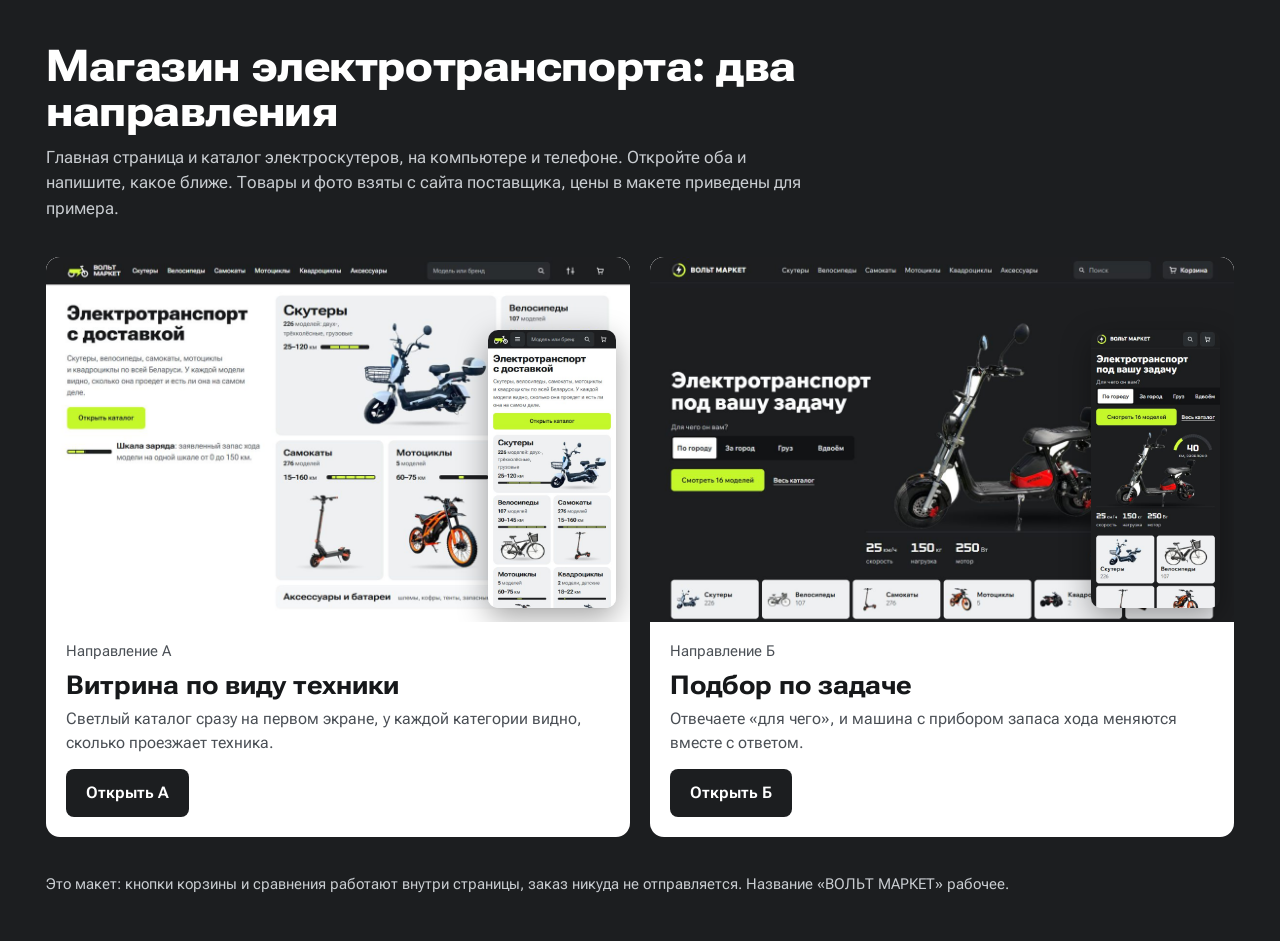
==== volt-market/index.html @ 5cdc7ef5 "показ: volt-market" ====
<!doctype html>
<html lang="ru">
<head>
<meta charset="utf-8">
<meta name="viewport" content="width=device-width, initial-scale=1, viewport-fit=cover">
<title>Магазин электротранспорта: два направления макета</title>
<meta name="description" content="Два направления макета магазина электротранспорта: главная и каталог, компьютер и телефон.">
<meta name="robots" content="noindex">
<link rel="stylesheet" href="shared/fonts/fonts.css">
<link rel="stylesheet" href="shared/base.css">
<style>
/* Развилка показа: два направления рядом, снимок первого экрана и одна ссылка на каждое */
body { font-family: 'Roboto Flex', system-ui, sans-serif; background: var(--g); color: #fff; }
.pk { min-height: 100svh; display: grid; align-content: start; gap: clamp(24px, 4vh, 40px); padding: clamp(28px, 5vh, 56px) var(--gx); }
.pk-h { display: grid; gap: 10px; max-width: 60em; }
.pk-h h1 { font-size: clamp(30px, 3.4vw, 52px); line-height: 1.03; font-weight: 740; font-stretch: 118%; letter-spacing: -.01em; }
.pk-h p { color: #C9CDD1; font-size: 17px; max-width: 46em; }
.pk-l { display: grid; grid-template-columns: repeat(2, minmax(0, 1fr)); gap: 20px; }
.pk-d { display: grid; grid-template-rows: auto 1fr; border-radius: var(--r1); overflow: hidden; background: #fff; color: var(--t); text-decoration: none; position: relative; }
.pk-im { position: relative; display: block; aspect-ratio: 16 / 10; overflow: hidden; background: var(--s); }
.pk-im img { width: 100%; height: 100%; object-fit: cover; object-position: top left; transition: transform 600ms var(--ease-cinema); }
.pk-im .pk-m { position: absolute; right: 14px; bottom: 14px; width: 22%; height: auto; aspect-ratio: 390 / 844; object-fit: cover; border-radius: 10px; box-shadow: 0 10px 30px rgba(0,0,0,.35); }
@media (hover: hover) and (pointer: fine) { .pk-d:hover .pk-im > img:first-child { transform: scale(1.02); } }
.pk-b { display: grid; gap: 8px; padding: 18px 20px 20px; align-content: start; }
.pk-k { font-size: 15px; color: var(--t2); }
.pk-b h2 { font-size: 26px; font-weight: 720; font-stretch: 118%; line-height: 1.1; }
.pk-b p { color: var(--t2); font-size: 16px; }
.pk-go { margin-top: 6px; display: inline-flex; align-items: center; gap: 8px; min-height: 48px; padding: 0 20px; border-radius: var(--r2); background: var(--g); color: #fff; font-weight: 650; justify-self: start; }
.pk-n { color: #C9CDD1; font-size: 15px; max-width: 70em; }
@media (max-width: 820px) { .pk-l { grid-template-columns: 1fr; } .pk-im .pk-m { width: 26%; } }
</style>
</head>
<body>
<main class="pk">
  <div class="pk-h">
    <h1>Магазин электротранспорта: два направления</h1>
    <p>Главная страница и каталог электроскутеров, на компьютере и телефоне. Откройте оба и напишите, какое ближе. Товары и фото взяты с сайта поставщика, цены в макете приведены для примера.</p>
  </div>
  <div class="pk-l">
    <a class="pk-d" href="a/">
      <span class="pk-im"><img src="assets/show/a-1.jpg" alt="Направление А, первый экран" width="1200" height="750"><img class="pk-m" src="assets/show/a-m.jpg" alt="" width="390" height="844"></span>
      <span class="pk-b"><span class="pk-k">Направление А</span><h2>Витрина по виду техники</h2><p>Светлый каталог сразу на первом экране, у каждой категории видно, сколько проезжает техника.</p><span class="pk-go">Открыть А</span></span>
    </a>
    <a class="pk-d" href="b/">
      <span class="pk-im"><img src="assets/show/b-1.jpg" alt="Направление Б, первый экран" width="1200" height="750"><img class="pk-m" src="assets/show/b-m.jpg" alt="" width="390" height="844"></span>
      <span class="pk-b"><span class="pk-k">Направление Б</span><h2>Подбор по задаче</h2><p>Отвечаете «для чего», и машина с прибором запаса хода меняются вместе с ответом.</p><span class="pk-go">Открыть Б</span></span>
    </a>
  </div>
  <p class="pk-n">Это макет: кнопки корзины и сравнения работают внутри страницы, заказ никуда не отправляется. Название «ВОЛЬТ МАРКЕТ» рабочее.</p>
</main>
</body>
</html>
---- volt-market/shared/fonts/fonts.css ----
@font-face {
  font-family: 'Roboto Flex';
  font-style: normal;
  font-weight: 100 1000;
  font-stretch: 25% 151%;
  font-display: swap;
  src: url(RobotoFlex-cyrillic.woff2) format('woff2');
  unicode-range: U+0301, U+0400-045F, U+0490-0491, U+04B0-04B1, U+2116;
}
@font-face {
  font-family: 'Roboto Flex';
  font-style: normal;
  font-weight: 100 1000;
  font-stretch: 25% 151%;
  font-display: swap;
  src: url(RobotoFlex-latin.woff2) format('woff2');
  unicode-range: U+0000-00FF, U+0131, U+0152-0153, U+02BB-02BC, U+02C6, U+02DA, U+02DC, U+0304, U+0308, U+0329, U+2000-206F, U+20AC, U+2122, U+2191, U+2193, U+2212, U+2215, U+FEFF, U+FFFD;
}
@font-face {
  font-family: 'Tektur';
  font-style: normal;
  font-weight: 400 900;
  font-stretch: 75% 100%;
  font-display: swap;
  src: url(Tektur-cyrillic.woff2) format('woff2');
  unicode-range: U+0301, U+0400-045F, U+0490-0491, U+04B0-04B1, U+2116;
}
@font-face {
  font-family: 'Tektur';
  font-style: normal;
  font-weight: 400 900;
  font-stretch: 75% 100%;
  font-display: swap;
  src: url(Tektur-latin.woff2) format('woff2');
  unicode-range: U+0000-00FF, U+0131, U+0152-0153, U+02BB-02BC, U+02C6, U+02DA, U+02DC, U+0304, U+0308, U+0329, U+2000-206F, U+20AC, U+2122, U+2191, U+2193, U+2212, U+2215, U+FEFF, U+FFFD;
}
@font-face {
  font-family: 'Wix Madefor Display';
  font-style: normal;
  font-weight: 400 800;
  font-display: swap;
  src: url(WixMadeforDisplay-cyrillic.woff2) format('woff2');
  unicode-range: U+0301, U+0400-045F, U+0490-0491, U+04B0-04B1, U+2116;
}
@font-face {
  font-family: 'Wix Madefor Display';
  font-style: normal;
  font-weight: 400 800;
  font-display: swap;
  src: url(WixMadeforDisplay-latin.woff2) format('woff2');
  unicode-range: U+0000-00FF, U+0131, U+0152-0153, U+02BB-02BC, U+02C6, U+02DA, U+02DC, U+0304, U+0308, U+0329, U+2000-206F, U+20AC, U+2122, U+2191, U+2193, U+2212, U+2215, U+FEFF, U+FFFD;
}
@font-face {
  font-family: 'Wix Madefor Text';
  font-style: normal;
  font-weight: 400 800;
  font-display: swap;
  src: url(WixMadeforText-cyrillic.woff2) format('woff2');
  unicode-range: U+0301, U+0400-045F, U+0490-0491, U+04B0-04B1, U+2116;
}
@font-face {
  font-family: 'Wix Madefor Text';
  font-style: normal;
  font-weight: 400 800;
  font-display: swap;
  src: url(WixMadeforText-latin.woff2) format('woff2');
  unicode-range: U+0000-00FF, U+0131, U+0152-0153, U+02BB-02BC, U+02C6, U+02DA, U+02DC, U+0304, U+0308, U+0329, U+2000-206F, U+20AC, U+2122, U+2191, U+2193, U+2212, U+2215, U+FEFF, U+FFFD;
}
---- volt-market/shared/base.css ----
/* Общая основа двух направлений: токены, сброс, знак рубля, шкала заряда, ползунок-батарея, кнопки, статусы, скелетон.
   Вид каждого направления — в a/a.css и b/b.css поверх этих токенов. Круг 2 (08.11.2026): по замечаниям арт-директора. */
:root {
  --g: #1C1E20;        /* графит: шапка, акцентные блоки, кнопка в карточке */
  --g2: #2A2D30;       /* графит выше на ступень */
  --g3: #3A3E42;
  --s: #EEF0F1;        /* светло-серая плита товара */
  --s2: #F6F7F8;
  --w: #FFFFFF;
  --t: #16181A;        /* текст */
  --t2: #4A4F55;       /* второй текст — не светлее, ТЗ: без мелкого серого */
  --line: #DCDFE2;
  --lime: #C5F82A;     /* одна главная кнопка на экран (текст на ней графитовый) */
  --lime-d: #D4FF3A;   /* заряд, «в корзине», выбранное на графите */
  --r1: 14px; --r2: 8px; --r3: 4px; /* три скругления на весь сайт */
  --gx: clamp(16px, 3.6vw, 64px);
  --ease-out: cubic-bezier(.23, 1, .32, 1);
  --ease-cinema: cubic-bezier(.16, 1, .3, 1);
  --d-ui: 180ms;
  color-scheme: light;
}
*, *::before, *::after { box-sizing: border-box; }
html { -webkit-text-size-adjust: 100%; scroll-behavior: smooth; }
body { margin: 0; background: var(--w); color: var(--t); font-size: 16px; line-height: 1.5; -webkit-font-smoothing: antialiased; }
img { display: block; max-width: 100%; height: auto; }
button, input, select { font: inherit; color: inherit; }
button { cursor: pointer; }
a { color: inherit; }
h1, h2, h3, h4, p, ul, ol, figure { margin: 0; }
ul, ol { padding: 0; list-style: none; }
:focus-visible { outline: 2px solid var(--g); outline-offset: 2px; }
.hd :focus-visible, .ft :focus-visible, [data-dark] :focus-visible { outline-color: var(--lime-d); }
.vh { position: absolute !important; width: 1px; height: 1px; overflow: hidden; clip: rect(0 0 0 0); white-space: nowrap; }

/* Знак белорусского рубля (рисунок Нацбанка, в Юникоде нет): цвет и рост — от текста; встроен, из файла маска по file:// не грузится */
.byn { display: inline-block; width: .62em; height: .78em; margin-left: .14em; vertical-align: -.02em; background: currentColor;
  -webkit-mask: url("data:image/svg+xml,%3Csvg%20xmlns%3D%27http%3A//www.w3.org/2000/svg%27%20viewBox%3D%270%200%20561%20694%27%3E%3Cpath%20d%3D%27M99%200H484V77H175V694H99ZM175%20286H357A204%20204%200%200%201%20357%20694H175V617H357A127%20127%200%200%200%20357%20363H175ZM0%20451H351V528H0Z%27/%3E%3C/svg%3E") center / contain no-repeat;
  mask: url("data:image/svg+xml,%3Csvg%20xmlns%3D%27http%3A//www.w3.org/2000/svg%27%20viewBox%3D%270%200%20561%20694%27%3E%3Cpath%20d%3D%27M99%200H484V77H175V694H99ZM175%20286H357A204%20204%200%200%201%20357%20694H175V617H357A127%20127%200%200%200%20357%20363H175ZM0%20451H351V528H0Z%27/%3E%3C/svg%3E") center / contain no-repeat; }

/* Шкала заряда — фирменный приём: заявленный запас хода полосой батареи, одна ось 0–150 км на всём сайте, деления по 15 км */
.chg { --v: 0; --from: 0; display: block; position: relative; height: 10px; border-radius: var(--r3); background: var(--g); overflow: hidden; }
.chg > i { position: absolute; inset: 2px auto 2px 2px; width: calc(100% - 4px); background: var(--lime-d); transform-origin: left; transform: scaleX(var(--v)); }
.chg::after { content: ""; position: absolute; inset: 0; background: repeating-linear-gradient(90deg, transparent 0 calc(20% - 2px), var(--g) calc(20% - 2px) 20%); pointer-events: none; }
[data-dark] .chg { background: #0F1113; box-shadow: inset 0 0 0 1px #3A3E42; } [data-dark] .chg::after { background: repeating-linear-gradient(90deg, transparent 0 calc(20% - 2px), #0F1113 calc(20% - 2px) 20%); }
/* диапазон раздела (от–до): заполнено только от минимума до максимума */
.chg.span > i { left: calc(2px + var(--from) * (100% - 4px)); width: calc((var(--v) - var(--from)) * (100% - 4px)); transform: none; }
.chg.anim > i { transform: scaleX(0); }
.chg.anim.on > i { transform: scaleX(var(--v)); transition: transform 600ms var(--ease-cinema); }
.chg-row { display: flex; align-items: baseline; gap: 8px; }
@media (prefers-reduced-motion: reduce) { .chg.anim > i { transform: scaleX(var(--v)); transition: none !important; } html { scroll-behavior: auto; } }

/* Ползунок-батарея: «сколько хотите проезжать» — тот же приём, что шкала в карточке, только крупно и рукой */
.bsl { display: grid; gap: 8px; }
.bsl-v { font-size: 16px; } .bsl-v b { font-variant-numeric: tabular-nums; }
.bsl-t { position: relative; height: 44px; }
.bsl-t .chg { position: absolute; inset: 8px 0; height: 28px; border-radius: var(--r3); background: #DDE1E4; transition: background-color var(--d-ui) var(--ease-out); }
.bsl-t .chg::after { background: repeating-linear-gradient(90deg, transparent 0 calc(20% - 1px), #A9AFB5 calc(20% - 1px) 20%); }
.bsl.has .bsl-t .chg { background: var(--g); } .bsl.has .bsl-t .chg::after { background: repeating-linear-gradient(90deg, transparent 0 calc(20% - 2px), var(--g) calc(20% - 2px) 20%); }
[data-dark] .bsl-t .chg { background: #0F1113; box-shadow: inset 0 0 0 1px #3A3E42; }
.bsl-t .chg > i { inset: 4px auto 4px 4px; width: calc(100% - 8px); }
.bsl-t .chg > i { transition: transform 140ms var(--ease-out); }
.bsl-t input { -webkit-appearance: none; appearance: none; position: absolute; inset: 0 -4px; width: calc(100% + 8px); height: 44px; margin: 0; background: transparent; cursor: pointer; z-index: 1; }
.bsl-t input::-webkit-slider-runnable-track { height: 44px; background: transparent; }
.bsl-t input::-webkit-slider-thumb { -webkit-appearance: none; width: 20px; height: 40px; border-radius: var(--r3); background: var(--w); box-shadow: 0 0 0 2px var(--g), 0 2px 8px rgba(0,0,0,.25); }
.bsl-t input::-moz-range-thumb { width: 16px; height: 44px; border: 0; border-radius: var(--r3); background: var(--w); box-shadow: 0 0 0 2px var(--g); }
.bsl-sc { display: flex; justify-content: space-between; font-size: 15px; color: var(--t2); }
[data-dark] .bsl-sc { color: #C9CDD1; }

/* Кнопки: прямоугольник 8 px. Лайм — одна главная кнопка на экран; кнопка в карточке графитовая, «в корзине» — лайм */
.btn { display: inline-flex; align-items: center; justify-content: center; gap: 8px; min-height: 48px; padding: 0 22px; border-radius: var(--r2);
  border: 0; font-weight: 600; text-decoration: none; white-space: nowrap; transition: background-color var(--d-ui) var(--ease-out), transform 140ms var(--ease-out); }
.btn:active { transform: scale(.97); }
.btn-main { background: var(--lime); color: var(--g); }
@media (hover: hover) and (pointer: fine) { .btn-main:hover { background: #B7EC17; } }
.btn-quiet { background: transparent; color: inherit; box-shadow: inset 0 0 0 1.5px currentColor; }
.btn-sm { min-height: 44px; padding: 0 16px; font-size: 15px; }
.btn-buy { background: var(--g); color: #fff; }
@media (hover: hover) and (pointer: fine) { .btn-buy:hover { background: #33373B; } }
.btn-buy.is-in { background: var(--lime); color: var(--g); }
.btn-ic { width: 44px; padding: 0; } .btn-ic svg { flex: none; }

/* Статус доступности: пять состояний ТЗ, точный текст, значок вместо цвета (один акцент) */
.st { display: inline-flex; align-items: center; gap: 8px; font-size: 15px; line-height: 1.3; color: var(--t); }
.st::before { content: ""; width: 10px; height: 10px; flex: none; background: var(--g); }
.st[data-s="our"]::before { background: var(--lime-d); box-shadow: inset 0 0 0 1.5px var(--g); }
.st[data-s="order"]::before { background: linear-gradient(90deg, var(--g) 50%, transparent 50%); box-shadow: inset 0 0 0 1.5px var(--g); }
.st[data-s="none"], .st[data-s="check"] { color: var(--t2); }
.st[data-s="none"]::before { background: transparent; box-shadow: inset 0 0 0 1.5px currentColor; transform: rotate(45deg) scale(.8); }
.st[data-s="check"]::before { background: transparent; box-shadow: inset 0 0 0 1.5px currentColor; }
[data-dark] .st:not(.card .st, .tile .st) { color: #E3E6E8; } [data-dark] .st:not(.card .st, .tile .st)::before { background: #fff; }

/* Скелетон карточки: та же форма, без мерцания (каталог до прихода данных) */
.skel { border-radius: var(--r1); background: var(--w); box-shadow: inset 0 0 0 1px var(--line); overflow: hidden; }
.skel i { display: block; background: var(--s); }
.skel .sk-ph { aspect-ratio: 4 / 3; }
.skel .sk-l { height: 18px; margin: 16px 16px 0; border-radius: var(--r3); } .skel .sk-l + .sk-l { width: 60%; }
.skel .sk-b { height: 8px; margin: 16px; border-radius: var(--r3); }

/* Пометки макета и пустые состояния */
.mk-note { font-size: 15px; color: var(--t2); max-width: 64ch; }
.todo { color: var(--t2); text-decoration: underline dotted; text-underline-offset: 4px; } /* заполнит заказчик */
.empty { padding: 48px 0; text-align: left; }
.empty h3 { font-size: 22px; margin-bottom: 8px; }

/* Сравнение: полоса снизу */
[data-cmpbar][hidden] { display: none !important; }
/* Вся карточка — цель касания; кнопки поверх */
.card, .row, .tile { position: relative; }
.card-t a::after, .row h3 a::after, .tile h3 a::after { content: ""; position: absolute; inset: 0; z-index: 0; }
.card [data-add], .card .btn, .row [data-add], .row .btn, .row-cmp, .tile [data-add], .tile .btn { position: relative; z-index: 1; }
.card-cmp { z-index: 2; }
/* низ карточки: цена и кнопка в строку, точный статус под ними во всю ширину */
.card-f { display: grid !important; grid-template-columns: 1fr auto; align-items: center; column-gap: 10px; row-gap: 6px; }
.card-pr { display: contents !important; }
.card-f .st { grid-column: 1 / -1; grid-row: 2; }
.card-t a, .row h3 a, .tile h3 a { display: block; min-height: 44px; text-decoration: none; }
.card-t a .card-brand, .row h3 a .card-brand, .tile h3 a .card-brand { display: block; margin-bottom: 2px; font-weight: 400; letter-spacing: 0; font-stretch: 100%; } /* бренд внутри ссылки: вся «шапка» карточки — одна цель касания
.ft-cols a { display: flex; align-items: center; min-height: 44px; }
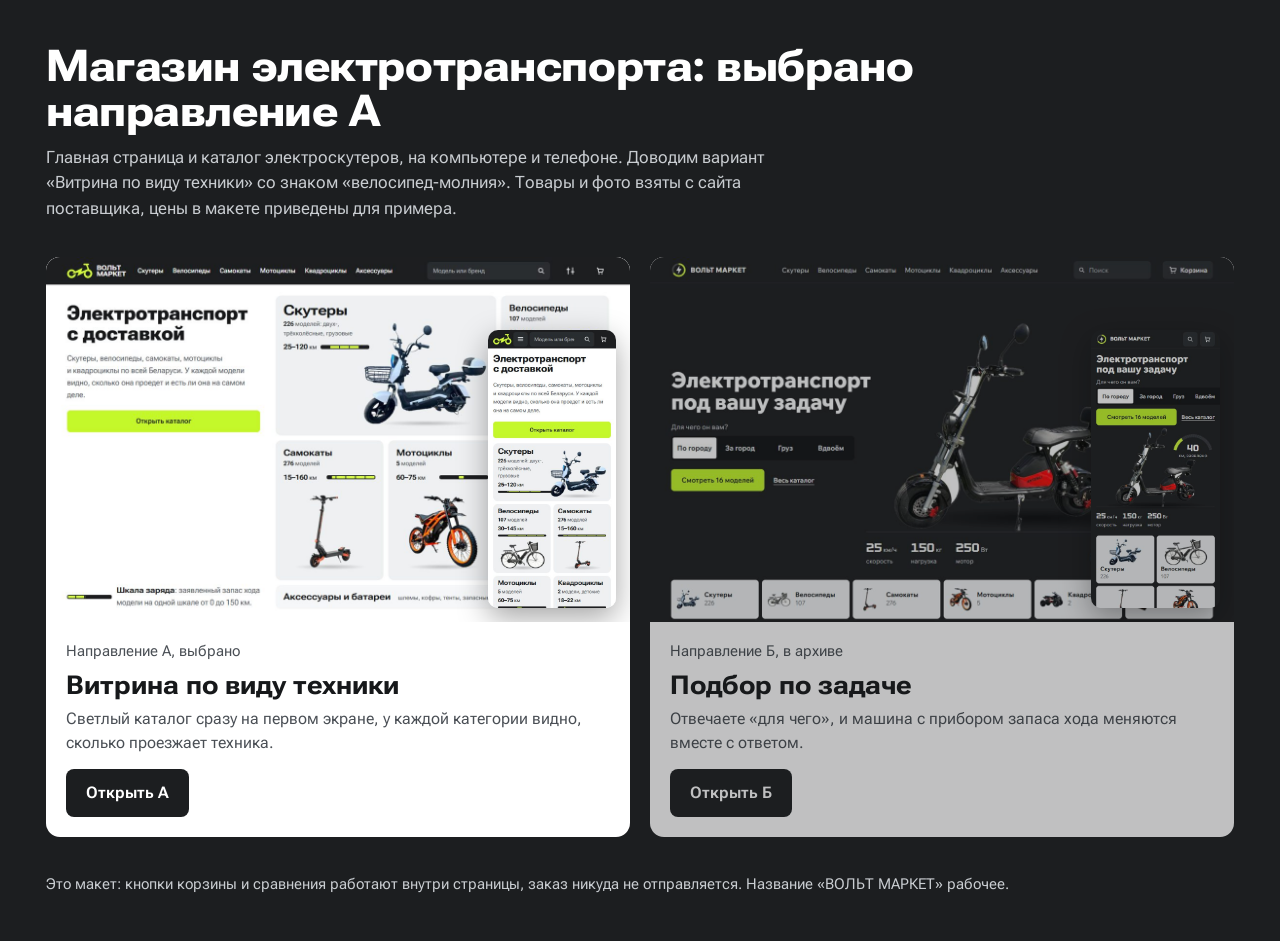
==== commit 6ce8946e: "показ: volt-market" ====
--- a/volt-market/index.html
+++ b/volt-market/index.html
@@ -3,9 +3,10 @@
 <head>
 <meta charset="utf-8">
 <meta name="viewport" content="width=device-width, initial-scale=1, viewport-fit=cover">
-<title>Магазин электротранспорта: два направления макета</title>
+<title>Магазин электротранспорта: макет</title>
 <meta name="description" content="Два направления макета магазина электротранспорта: главная и каталог, компьютер и телефон.">
 <meta name="robots" content="noindex">
+<link rel="icon" href="shared/favicon.svg" type="image/svg+xml">
 <link rel="stylesheet" href="shared/fonts/fonts.css">
 <link rel="stylesheet" href="shared/base.css">
 <style>
@@ -25,6 +26,7 @@
 .pk-k { font-size: 15px; color: var(--t2); }
 .pk-b h2 { font-size: 26px; font-weight: 720; font-stretch: 118%; line-height: 1.1; }
 .pk-b p { color: var(--t2); font-size: 16px; }
+.pk-d + .pk-d { opacity: .72; }
 .pk-go { margin-top: 6px; display: inline-flex; align-items: center; gap: 8px; min-height: 48px; padding: 0 20px; border-radius: var(--r2); background: var(--g); color: #fff; font-weight: 650; justify-self: start; }
 .pk-n { color: #C9CDD1; font-size: 15px; max-width: 70em; }
 @media (max-width: 820px) { .pk-l { grid-template-columns: 1fr; } .pk-im .pk-m { width: 26%; } }
@@ -33,17 +35,17 @@
 <body>
 <main class="pk">
   <div class="pk-h">
-    <h1>Магазин электротранспорта: два направления</h1>
-    <p>Главная страница и каталог электроскутеров, на компьютере и телефоне. Откройте оба и напишите, какое ближе. Товары и фото взяты с сайта поставщика, цены в макете приведены для примера.</p>
+    <h1>Магазин электротранспорта: выбрано направление А</h1>
+    <p>Главная страница и каталог электроскутеров, на компьютере и телефоне. Доводим вариант «Витрина по виду техники» со знаком «велосипед-молния». Товары и фото взяты с сайта поставщика, цены в макете приведены для примера.</p>
   </div>
   <div class="pk-l">
     <a class="pk-d" href="a/">
       <span class="pk-im"><img src="assets/show/a-1.jpg" alt="Направление А, первый экран" width="1200" height="750"><img class="pk-m" src="assets/show/a-m.jpg" alt="" width="390" height="844"></span>
-      <span class="pk-b"><span class="pk-k">Направление А</span><h2>Витрина по виду техники</h2><p>Светлый каталог сразу на первом экране, у каждой категории видно, сколько проезжает техника.</p><span class="pk-go">Открыть А</span></span>
+      <span class="pk-b"><span class="pk-k">Направление А, выбрано</span><h2>Витрина по виду техники</h2><p>Светлый каталог сразу на первом экране, у каждой категории видно, сколько проезжает техника.</p><span class="pk-go">Открыть А</span></span>
     </a>
     <a class="pk-d" href="b/">
       <span class="pk-im"><img src="assets/show/b-1.jpg" alt="Направление Б, первый экран" width="1200" height="750"><img class="pk-m" src="assets/show/b-m.jpg" alt="" width="390" height="844"></span>
-      <span class="pk-b"><span class="pk-k">Направление Б</span><h2>Подбор по задаче</h2><p>Отвечаете «для чего», и машина с прибором запаса хода меняются вместе с ответом.</p><span class="pk-go">Открыть Б</span></span>
+      <span class="pk-b"><span class="pk-k">Направление Б, в архиве</span><h2>Подбор по задаче</h2><p>Отвечаете «для чего», и машина с прибором запаса хода меняются вместе с ответом.</p><span class="pk-go">Открыть Б</span></span>
     </a>
   </div>
   <p class="pk-n">Это макет: кнопки корзины и сравнения работают внутри страницы, заказ никуда не отправляется. Название «ВОЛЬТ МАРКЕТ» рабочее.</p>
--- a/volt-market/shared/base.css
+++ b/volt-market/shared/base.css
@@ -52,7 +52,7 @@
 /* Ползунок-батарея: «сколько хотите проезжать» — тот же приём, что шкала в карточке, только крупно и рукой */
 .bsl { display: grid; gap: 8px; }
 .bsl-v { font-size: 16px; } .bsl-v b { font-variant-numeric: tabular-nums; }
-.bsl-t { position: relative; height: 44px; }
+.bsl-t { position: relative; height: 44px; margin-inline: 10px; } /* ручка у края не срезается краем колонки */
 .bsl-t .chg { position: absolute; inset: 8px 0; height: 28px; border-radius: var(--r3); background: #DDE1E4; transition: background-color var(--d-ui) var(--ease-out); }
 .bsl-t .chg::after { background: repeating-linear-gradient(90deg, transparent 0 calc(20% - 1px), #A9AFB5 calc(20% - 1px) 20%); }
 .bsl.has .bsl-t .chg { background: var(--g); } .bsl.has .bsl-t .chg::after { background: repeating-linear-gradient(90deg, transparent 0 calc(20% - 2px), var(--g) calc(20% - 2px) 20%); }
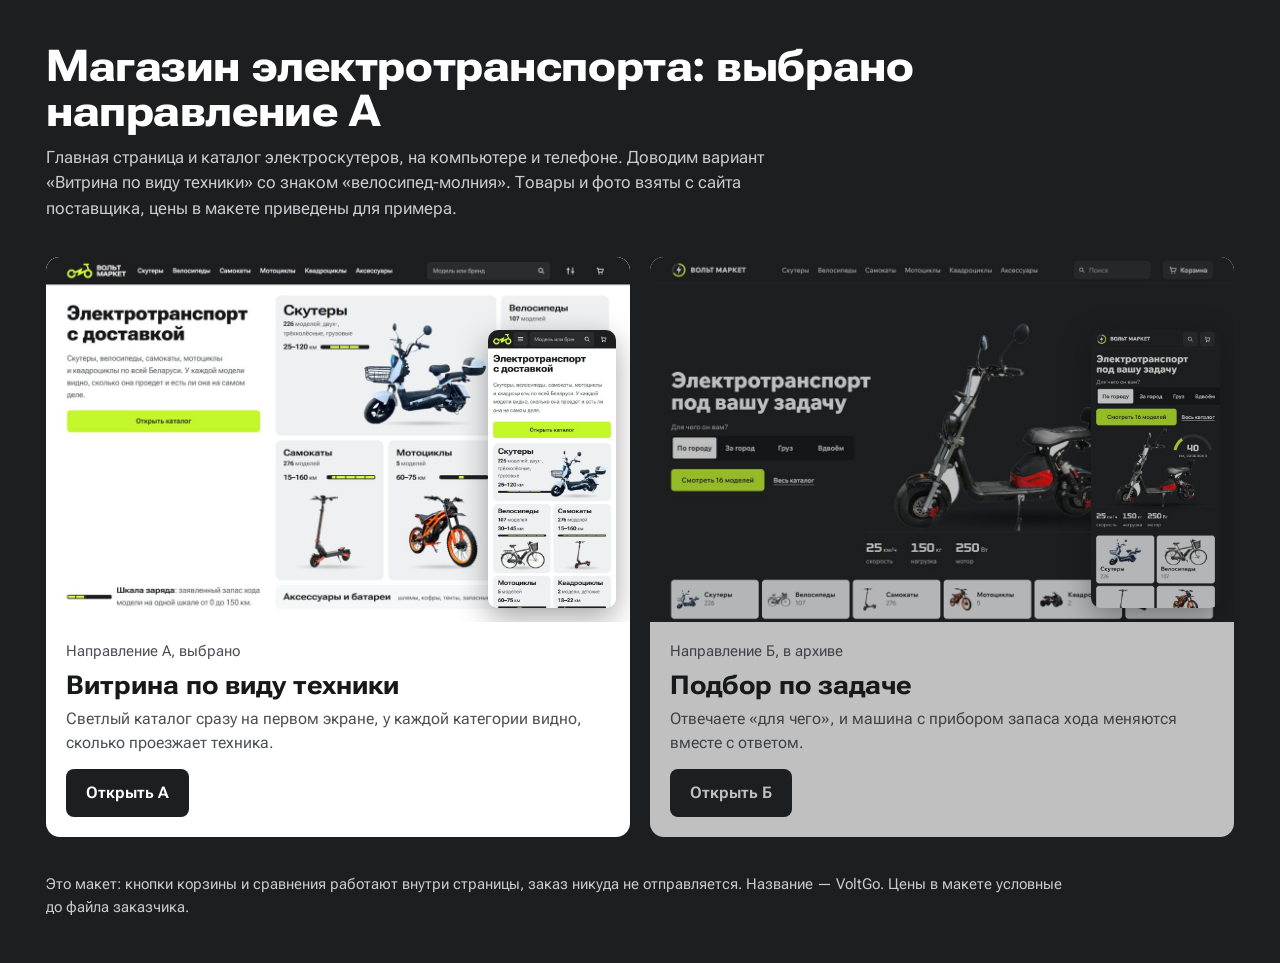
==== commit b0c1b57d: "показ: volt-market" ====
--- a/volt-market/index.html
+++ b/volt-market/index.html
@@ -48,7 +48,7 @@
       <span class="pk-b"><span class="pk-k">Направление Б, в архиве</span><h2>Подбор по задаче</h2><p>Отвечаете «для чего», и машина с прибором запаса хода меняются вместе с ответом.</p><span class="pk-go">Открыть Б</span></span>
     </a>
   </div>
-  <p class="pk-n">Это макет: кнопки корзины и сравнения работают внутри страницы, заказ никуда не отправляется. Название «ВОЛЬТ МАРКЕТ» рабочее.</p>
+  <p class="pk-n">Это макет: кнопки корзины и сравнения работают внутри страницы, заказ никуда не отправляется. Название — VoltGo. Цены в&nbsp;макете условные до&nbsp;файла заказчика.</p>
 </main>
 </body>
 </html>
--- a/volt-market/shared/base.css
+++ b/volt-market/shared/base.css
@@ -20,7 +20,10 @@
   color-scheme: light;
 }
 *, *::before, *::after { box-sizing: border-box; }
-html { -webkit-text-size-adjust: 100%; scroll-behavior: smooth; }
+html { -webkit-text-size-adjust: 100%; scroll-behavior: smooth; -webkit-tap-highlight-color: transparent; } /* emil-mobile-native: без серой вспышки, своё :active у каждого нажимаемого */
+button, a, [role="tab"], label.ck { touch-action: manipulation; } /* без задержки 300 мс */
+button, [role="tab"], .btn, .chips button { -webkit-user-select: none; user-select: none; -webkit-touch-callout: none; } /* долгое нажатие не выделяет подпись кнопки */
+.flt { overscroll-behavior: contain; } /* лист фильтров не тянет за собой страницу */
 body { margin: 0; background: var(--w); color: var(--t); font-size: 16px; line-height: 1.5; -webkit-font-smoothing: antialiased; }
 img { display: block; max-width: 100%; height: auto; }
 button, input, select { font: inherit; color: inherit; }
@@ -68,7 +71,7 @@
 
 /* Кнопки: прямоугольник 8 px. Лайм — одна главная кнопка на экран; кнопка в карточке графитовая, «в корзине» — лайм */
 .btn { display: inline-flex; align-items: center; justify-content: center; gap: 8px; min-height: 48px; padding: 0 22px; border-radius: var(--r2);
-  border: 0; font-weight: 600; text-decoration: none; white-space: nowrap; transition: background-color var(--d-ui) var(--ease-out), transform 140ms var(--ease-out); }
+  border: 0; font-weight: 650; text-decoration: none; white-space: nowrap; transition: background-color var(--d-ui) var(--ease-out), transform 140ms var(--ease-out); }
 .btn:active { transform: scale(.97); }
 .btn-main { background: var(--lime); color: var(--g); }
 @media (hover: hover) and (pointer: fine) { .btn-main:hover { background: #B7EC17; } }
@@ -100,7 +103,7 @@
 .mk-note { font-size: 15px; color: var(--t2); max-width: 64ch; }
 .todo { color: var(--t2); text-decoration: underline dotted; text-underline-offset: 4px; } /* заполнит заказчик */
 .empty { padding: 48px 0; text-align: left; }
-.empty h3 { font-size: 22px; margin-bottom: 8px; }
+.empty h3 { font-size: 20px; margin-bottom: 8px; }
 
 /* Сравнение: полоса снизу */
 [data-cmpbar][hidden] { display: none !important; }
@@ -114,5 +117,5 @@
 .card-pr { display: contents !important; }
 .card-f .st { grid-column: 1 / -1; grid-row: 2; }
 .card-t a, .row h3 a, .tile h3 a { display: block; min-height: 44px; text-decoration: none; }
-.card-t a .card-brand, .row h3 a .card-brand, .tile h3 a .card-brand { display: block; margin-bottom: 2px; font-weight: 400; letter-spacing: 0; font-stretch: 100%; } /* бренд внутри ссылки: вся «шапка» карточки — одна цель касания
+.card-t a .card-brand, .row h3 a .card-brand, .tile h3 a .card-brand { display: block; margin-bottom: 2px; font-weight: 400; letter-spacing: 0; font-stretch: 100%; } /* бренд внутри ссылки: вся «шапка» карточки — одна цель касания */
 .ft-cols a { display: flex; align-items: center; min-height: 44px; }
